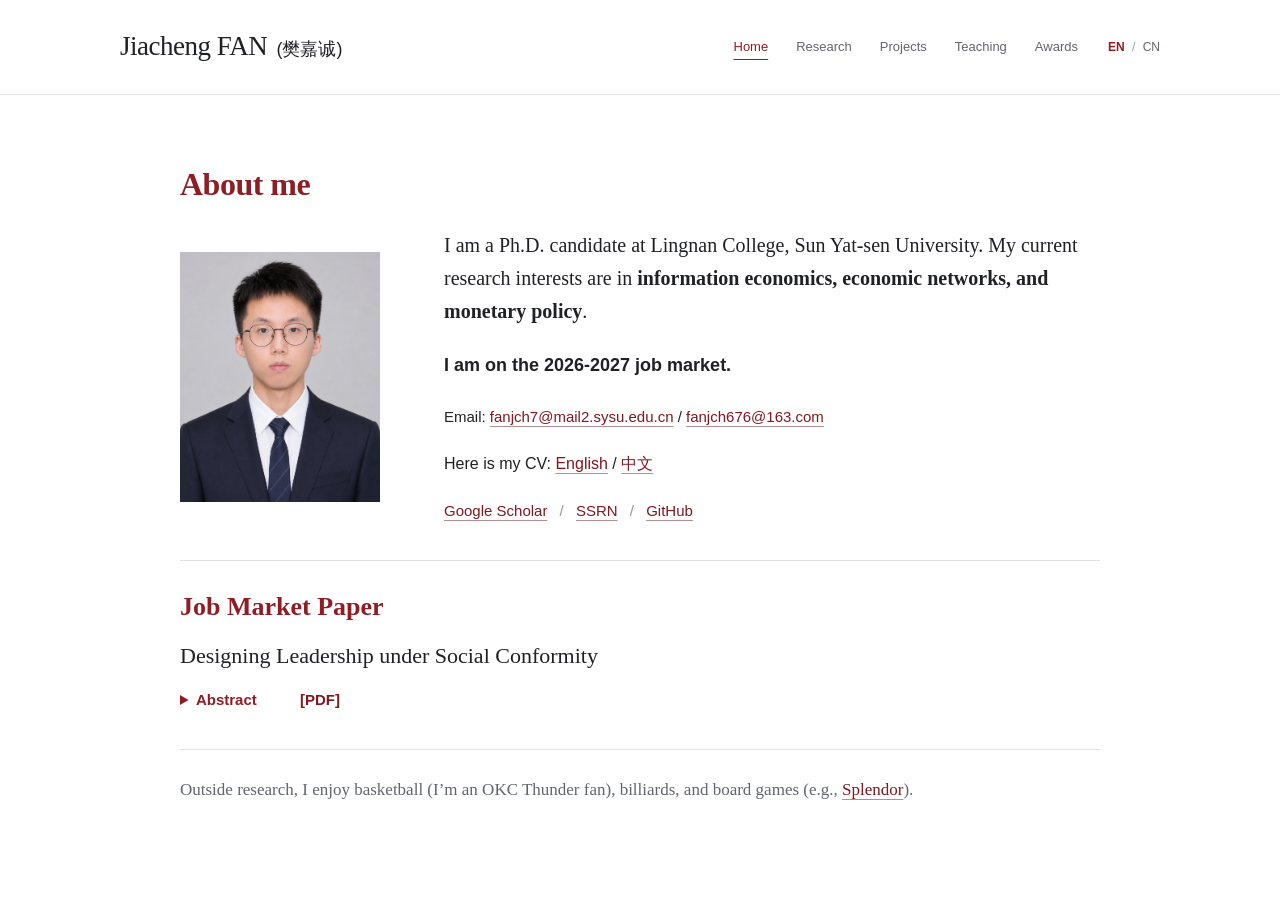
==== index.html @ f53e380f "Refine award spacing, research typography and Chinese summaries" ====
<!doctype html><html lang="en"><head><meta charset="utf-8"><meta name="viewport" content="width=device-width, initial-scale=1"><title>Home | Jiacheng FAN (樊嘉诚)</title><meta name="description" content="Jiacheng Fan, Ph.D. candidate at Lingnan College, Sun Yat-sen University. Research in information economics, economic networks, and monetary policy."><link rel="icon" href="./favicon.svg" type="image/svg+xml"><link rel="stylesheet" href="simple.css?v=8402beedfba4"></head><body>
 <a class="skip" href="#main">Skip to content</a><header><div class="header-inner"><a class="name" href="index.html">Jiacheng FAN <span lang="zh-CN">(樊嘉诚)</span></a><nav aria-label="Main navigation"><a href="index.html" aria-current="page">Home</a><a href="research.html">Research</a><a href="projects.html">Projects</a><a href="teaching.html">Teaching</a><a href="awards.html">Awards</a></nav><div class="language-switch" role="group" aria-label="Language"><a href="index.html" lang="en" hreflang="en" aria-current="true">EN</a><span aria-hidden="true"> / </span><a href="zh.html" lang="zh-CN" hreflang="zh-CN">CN</a></div></div></header><main id="main" class="home">
 <h1>About me</h1><div class="about-layout"><figure class="about-photo"><img src="images/jiacheng-fan.png" alt="Portrait of Jiacheng Fan" width="1086" height="1448" fetchpriority="high"></figure><div class="about-copy"><p class="intro">I am a Ph.D. candidate at Lingnan College, Sun Yat-sen University. My current research interests are in <strong>information economics, economic networks, and monetary policy</strong>.</p><p class="job-market-notice" lang="en"><strong>I am on the 2026-2027 job market.</strong></p><p class="contact">Email: <a href="mailto:fanjch7@mail2.sysu.edu.cn">fanjch7@mail2.sysu.edu.cn</a> / <a href="mailto:fanjch676@163.com">fanjch676@163.com</a></p><p>Here is my CV: <a href="./Fan-CV-en.pdf" target="_blank" rel="noopener noreferrer">English</a> / <a href="./Fan-CV-zh.pdf" target="_blank" rel="noopener noreferrer">中文</a></p><p class="profiles"><a href="https://scholar.google.com/citations?user=5UQqHd4AAAAJ" target="_blank" rel="noopener noreferrer">Google Scholar</a><span class="separator"> / </span><a href="https://papers.ssrn.com/Sol3/Cf_Dev/AbsByAuth.cfm?per_id=5429320" target="_blank" rel="noopener noreferrer">SSRN</a><span class="separator"> / </span><a href="https://github.com/fanjch7" target="_blank" rel="noopener noreferrer">GitHub</a></p></div></div><section class="job-market-paper" aria-labelledby="jmp-heading"><h2 id="jmp-heading" lang="en">Job Market Paper</h2><h3 class="jmp-title" lang="en"><a href="working-papers/designing-leadership-under-social-conformity.pdf?v=345bc8f9136c" target="_blank" rel="noopener noreferrer">Designing Leadership under Social Conformity</a></h3><div class="jmp-tools"><details class="jmp-abstract"><summary lang="en">Abstract</summary><p lang="en">This paper studies the optimal design of leadership in a local-average network game, in which players differ in individual productivity and incur a conformity cost for deviating from their neighbors’ average effort—the social norm. An organizational planner divides players into leaders and followers across two stages to maximize aggregate effort. We first show that despite the presence of strategic complementarities, leadership can either increase or decrease equilibrium effort relative to simultaneous play, depending on whether a leader’s productivity exceeds the social norm. Next, we derive an exact index to identify the optimal single leader and demonstrate that the selected player can differ substantially from the key leader in the local-aggregate model. We then characterize the limiting structure of optimal leader groups as the taste for conformity approaches zero or infinity. An optimal group favors locally productive players under weak conformity, but collapses to the most productive player under strong conformity. We also analyze multi-stage hierarchies and establish that finer sequencing can be suboptimal. Finally, we extend the model to incorporate incomplete information, anti-conformity, and more general preferences and interactions.</p></details><a class="jmp-pdf" href="working-papers/designing-leadership-under-social-conformity.pdf?v=345bc8f9136c" target="_blank" rel="noopener noreferrer" aria-label="Read the Job Market Paper PDF">[PDF]</a></div></section><p class="personal-note">Outside research, I enjoy basketball (I’m an OKC Thunder fan), billiards, and board games (e.g., <a href="https://boardgamearena.com/player?id=99126324" target="_blank" rel="noopener noreferrer">Splendor</a>).</p></main></body></html>
---- simple.css ----
:root{
  color-scheme:light;
  --ink:#202124;
  --muted:#62666b;
  --accent:#8f1d24;
  --link:#7f1820;
  --line:#e3e0de;
  --serif:Georgia,'Times New Roman','Noto Serif CJK SC','Source Han Serif SC','Songti SC',SimSun,serif;
  --sans:'Segoe UI','Helvetica Neue',Arial,'Microsoft YaHei','PingFang SC',sans-serif;
}
*{box-sizing:border-box}
html{scroll-behavior:smooth;scroll-padding-top:28px}
body{margin:0;background:#fff;color:var(--ink);font:16px/1.75 var(--sans);-webkit-font-smoothing:antialiased}
a{color:var(--link);text-decoration-thickness:1px;text-underline-offset:4px;text-decoration-color:#b68d90}
a:hover{color:var(--accent);text-decoration-color:currentColor}
a:focus-visible{outline:2px solid var(--accent);outline-offset:5px}
header{border-bottom:1px solid var(--line)}
.header-inner{max-width:1120px;min-height:94px;margin:auto;padding:22px 40px;display:grid;grid-template-columns:auto 1fr auto;align-items:center;gap:30px}
.name{font:400 27px/1.3 var(--serif);white-space:nowrap;text-decoration:none;color:var(--ink);letter-spacing:-.5px}
.name span{font-size:18px;margin-left:3px;letter-spacing:0}
nav{display:flex;align-items:center;justify-self:end;gap:28px;flex-wrap:wrap}
nav a{font-size:13px;color:var(--muted);text-decoration:none}
nav a[aria-current]{color:var(--accent);text-decoration:underline;text-underline-offset:8px}
.language-switch{white-space:nowrap;font-size:12px;color:#999}
.language-switch a{color:var(--muted);text-decoration:none}
.language-switch a[aria-current]{color:var(--accent);font-weight:600}
.language-switch span{margin:0 4px}
main{width:min(920px,calc(100% - 80px));margin:58px auto 90px}
main.home{margin-top:69px}
h1,h2,h3,p{margin:0}
h1,h2,h3{font-family:var(--serif);font-weight:700}
h1{font-size:36px;line-height:1.25;letter-spacing:-.5px;margin-bottom:34px}
h2{font-size:26px;line-height:1.35;color:var(--accent);margin-bottom:25px}
h3{font-size:20px;line-height:1.5;color:var(--ink)}
p{margin-bottom:20px}
strong{font-weight:600}
.home h1{color:var(--accent);font-size:32px;margin-bottom:25px}
.home .intro{max-width:780px;font:20px/1.8 var(--serif);text-wrap:pretty}
.home .contact{margin-top:32px;font-size:15px}
.contact a{overflow-wrap:anywhere}
.profiles{margin-top:24px;font-size:15px}
.profiles>span:first-child{color:var(--muted)}
.profiles .separator{color:#9a9494;margin:0 8px}
.home .personal-note{max-width:780px;border-top:1px solid var(--line);padding-top:25px;margin-top:35px;font:17px/1.8 var(--serif);color:var(--muted)}
.research section{margin-top:36px;margin-bottom:42px}
.research section+section{border-top:1px solid var(--line);padding-top:33px}
.papers{padding:0 0 0 24px;margin:0}
.paper{padding-left:5px;margin-bottom:29px}
.paper:last-child{margin-bottom:0}
.paper::marker{color:#7a7575;font-size:13px}
.paper p{margin:0}
.paper-title{font:19px/1.55 var(--serif);text-wrap:pretty}
.paper-title a{color:var(--ink);text-decoration-color:#c8c2c2}
.paper-title a:hover{color:var(--accent);text-decoration-color:var(--accent)}
.paper-info{font-size:16px;color:var(--muted);line-height:1.8;padding-top:6px}
.paper-summary{padding-top:8px;font-size:15px;line-height:1.75;color:#555a60;font-weight:400;text-align:justify}
.paper-info strong{font-weight:700;color:#424448}
.paper-info em{color:#45464a;font-style:italic;font-weight:400;text-decoration:none}
.paper-info em:not(.paper-note){color:var(--ink)}
.file-label{font:11px var(--sans);color:var(--muted)}
.research h3{margin:25px 0 21px}
.funding section{margin-top:34px;margin-bottom:39px}
.funding section+section{padding-top:32px;border-top:1px solid var(--line)}
.funding section>p{margin-bottom:7px}
.funding section>p[lang=en]:not(.funding-info),.grants li>p[lang=en]:not(.funding-info){font:19px/1.6 var(--serif)}
.funding-info{font-size:14px;color:var(--muted)}
.grants{list-style:none;padding:0;margin:0}
.grants li{margin-bottom:29px}
.grants p{margin:0}
.grants .funding-info{margin-top:4px}
.project-chinese{color:#555;font:16px/1.85 var(--serif);margin-top:6px!important}
.grants .project-chinese{margin-bottom:8px}
.skip{position:fixed;top:-80px;left:12px;background:#fff;padding:10px;z-index:10}
.skip:focus{top:8px}
@media(max-width:850px){
 .header-inner{grid-template-columns:1fr auto;gap:18px 20px;padding:24px 30px}
 .header-inner nav{grid-column:1/-1;grid-row:2;justify-self:start}
 .language-switch{grid-column:2;grid-row:1}
 main{width:calc(100% - 60px);margin-top:43px}
 main.home{margin-top:47px}
}
@media(max-width:480px){
 body{font-size:15px}
 .header-inner{padding:22px;gap:17px 12px}
 .name{font-size:23px}.name span{font-size:15px;margin-left:1px}
 nav{gap:23px}nav a{font-size:12px}
 .language-switch{font-size:11px}.language-switch span{margin:0 2px}
 main{width:calc(100% - 44px);margin:36px auto 58px}
 main.home{margin-top:41px}
 h1{font-size:31px;margin-bottom:28px}h2{font-size:24px}
 .home h1{font-size:29px}.home .intro{font-size:19px;line-height:1.75}
 .home .contact{font-size:14px;margin-top:28px}
 .home .personal-note{font-size:16px;margin-top:29px;padding-top:22px}
 .paper-title{font-size:18px}.paper-info{font-size:15px}.paper-summary{font-size:14px}
 .papers{padding-left:20px}.paper{padding-left:3px;margin-bottom:26px}
 .research section{margin-top:31px;margin-bottom:34px}
 .research section+section{padding-top:28px}
 .funding-info{font-size:13px}
}
@media(max-width:360px){.name{font-size:20px;letter-spacing:-.4px}.name span{font-size:13px}}
@media(prefers-reduced-motion:reduce){html{scroll-behavior:auto}}
@media print{header,.skip{display:none}main,main.home{width:100%;margin:0;padding:0}.paper,.grants li{break-inside:avoid}a{color:inherit}}
/* Chinese text uses a lighter sans-serif companion to the English serif. */
.name span{font-family:var(--sans);font-weight:400}
html[lang=zh-CN] h1,html[lang=zh-CN] h2,html[lang=zh-CN] h3,#chinese-research h2,#chinese-research h3{font-family:var(--sans);font-weight:700}
html[lang=zh-CN] .home .intro{font-family:var(--sans);font-size:18px}
html[lang=zh-CN] .home .personal-note{font-family:var(--sans);font-size:15px}
#chinese-research .paper-title{font-family:var(--serif);line-height:1.7}
.project-chinese{font-family:var(--sans);font-size:16px;line-height:1.85}

.paper-resources{white-space:nowrap;margin-left:.3em}
.paper-resources a{color:var(--accent);font-weight:700;text-decoration:none;margin-right:.35em}
.paper-resources a:hover{text-decoration:underline}
.paper-note{font-style:italic}

/* Keep Chinese paper titles regular; section headings remain bold. */
#chinese-research .paper-title,#chinese-research .paper-title a{font-family:var(--sans);font-weight:400;font-synthesis:none}

/* Awards: bilingual columns in English, Chinese-only entries in Chinese. */
.award-keep-together{white-space:nowrap}
.awards-list{list-style:none;margin:0;padding:0;font-size:16px;line-height:1.75}
.awards-list li{display:grid;grid-template-columns:120px minmax(0,1fr) minmax(0,1.1fr);gap:14px 40px;padding:25px 0;border-bottom:1px solid var(--line)}
.awards-list li:first-child{padding-top:0}
.awards-list li:last-child{border-bottom:0}
.award-years{color:var(--muted);font-size:13px;letter-spacing:-.15px;font-variant-numeric:tabular-nums}
.award-chinese{color:#555a60}
.awards-list-zh li{grid-template-columns:120px minmax(0,1fr)}
@media(max-width:850px){
 .awards-list li{grid-template-columns:120px minmax(0,1fr);gap:7px 14px}
 .awards-list .award-chinese{grid-column:2}
}
@media(max-width:480px){
 .awards-list{font-size:15px}
 .awards-list li{grid-template-columns:120px minmax(0,1fr);column-gap:12px;padding:21px 0}
 .award-years{font-size:13px}
}
html[lang=zh-CN] .funding .project-chinese{font-size:18px}

/* Job market paper: native, keyboard-accessible abstract disclosure. */
.job-market-notice{margin:22px 0 0;font-size:18px}
.job-market-notice strong{font-weight:700}
.about-layout{display:grid;grid-template-columns:200px minmax(0,1fr);gap:64px;align-items:center}
.about-photo{width:200px;height:250px;margin:0;overflow:hidden}
.about-photo img{display:block;width:100%;height:100%;object-fit:cover;object-position:50% 30%;transform:translateX(-1.5%) scale(1.1)}
.about-copy{min-width:0}
.about-copy .intro{max-width:none;line-height:1.65}
.about-copy .contact{margin-top:22px}
.about-copy .profiles{margin-top:20px;margin-bottom:0}
.home .personal-note{max-width:none}
.job-market-paper{margin-top:36px;padding-top:28px;border-top:1px solid var(--line)}
.job-market-paper h2{margin-bottom:15px}
.job-market-paper .jmp-title{font:22px/1.5 var(--serif);margin-bottom:14px}
.jmp-title a{color:var(--ink);text-decoration:none}
.jmp-title a:hover{color:var(--accent);text-decoration:underline}
.jmp-tools{position:relative;font-size:15px}
.jmp-abstract summary{width:max-content;cursor:pointer;color:var(--accent);font-weight:600;line-height:28px}
.jmp-abstract summary:focus-visible{outline:2px solid var(--accent);outline-offset:4px}
.jmp-abstract p{margin:16px 0 0;color:#555a60;font:15px/1.85 var(--sans);text-align:justify}
.jmp-pdf{position:absolute;left:120px;top:0;font-weight:700;line-height:28px;text-decoration:none}
.jmp-pdf:hover{text-decoration:underline}
.teaching-list{margin:0;padding-left:24px}
.teaching-list li{padding-left:5px;margin:0 0 30px}
.teaching-list li::marker{color:var(--muted);font-size:14px}
.teaching-list h3{font-size:20px;font-weight:400;margin-bottom:7px}
.teaching-meta{font-size:15px;color:var(--muted);margin:0;line-height:1.85}
html[lang=zh-CN] .job-market-paper h2{font-family:var(--serif)}
html[lang=zh-CN] .teaching-list h3{font-weight:400;font-size:19px}
@media(max-width:650px){
 .about-layout{grid-template-columns:1fr;gap:25px}
 .about-photo{width:160px;height:200px;margin:0 auto}
}
@media(max-width:480px){
 nav{gap:16px}
 .job-market-notice{font-size:16px}
 .job-market-paper{margin-top:29px;padding-top:24px}
 .job-market-paper .jmp-title{font-size:20px}
 .jmp-abstract p{font-size:14px}
 .teaching-list h3{font-size:19px}
 .teaching-meta{font-size:14px}
}
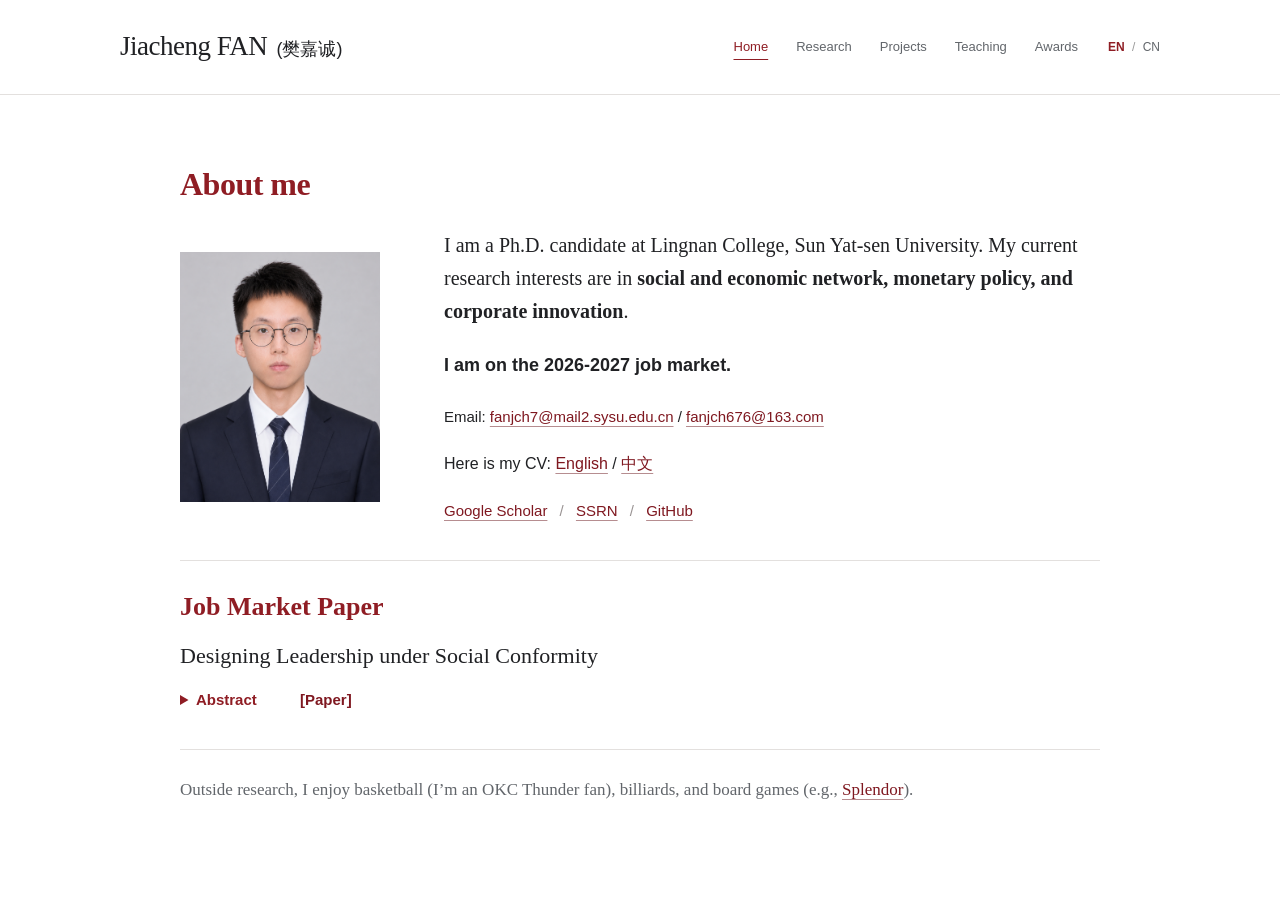
==== commit d706aea4: "Separate English and Chinese content and add research attachments" ====
--- a/index.html
+++ b/index.html
@@ -1,3 +1,3 @@
-<!doctype html><html lang="en"><head><meta charset="utf-8"><meta name="viewport" content="width=device-width, initial-scale=1"><title>Home | Jiacheng FAN (樊嘉诚)</title><meta name="description" content="Jiacheng Fan, Ph.D. candidate at Lingnan College, Sun Yat-sen University. Research in information economics, economic networks, and monetary policy."><link rel="icon" href="./favicon.svg" type="image/svg+xml"><link rel="stylesheet" href="simple.css?v=8402beedfba4"></head><body>
+<!doctype html><html lang="en"><head><meta charset="utf-8"><meta name="viewport" content="width=device-width, initial-scale=1"><title>Home | Jiacheng FAN (樊嘉诚)</title><meta name="description" content="Jiacheng Fan, Ph.D. candidate at Lingnan College, Sun Yat-sen University. Research in social and economic network, monetary policy, and corporate innovation."><link rel="icon" href="./favicon.svg" type="image/svg+xml"><link rel="stylesheet" href="simple.css?v=0cc620d7de5a"></head><body>
  <a class="skip" href="#main">Skip to content</a><header><div class="header-inner"><a class="name" href="index.html">Jiacheng FAN <span lang="zh-CN">(樊嘉诚)</span></a><nav aria-label="Main navigation"><a href="index.html" aria-current="page">Home</a><a href="research.html">Research</a><a href="projects.html">Projects</a><a href="teaching.html">Teaching</a><a href="awards.html">Awards</a></nav><div class="language-switch" role="group" aria-label="Language"><a href="index.html" lang="en" hreflang="en" aria-current="true">EN</a><span aria-hidden="true"> / </span><a href="zh.html" lang="zh-CN" hreflang="zh-CN">CN</a></div></div></header><main id="main" class="home">
- <h1>About me</h1><div class="about-layout"><figure class="about-photo"><img src="images/jiacheng-fan.png" alt="Portrait of Jiacheng Fan" width="1086" height="1448" fetchpriority="high"></figure><div class="about-copy"><p class="intro">I am a Ph.D. candidate at Lingnan College, Sun Yat-sen University. My current research interests are in <strong>information economics, economic networks, and monetary policy</strong>.</p><p class="job-market-notice" lang="en"><strong>I am on the 2026-2027 job market.</strong></p><p class="contact">Email: <a href="mailto:fanjch7@mail2.sysu.edu.cn">fanjch7@mail2.sysu.edu.cn</a> / <a href="mailto:fanjch676@163.com">fanjch676@163.com</a></p><p>Here is my CV: <a href="./Fan-CV-en.pdf" target="_blank" rel="noopener noreferrer">English</a> / <a href="./Fan-CV-zh.pdf" target="_blank" rel="noopener noreferrer">中文</a></p><p class="profiles"><a href="https://scholar.google.com/citations?user=5UQqHd4AAAAJ" target="_blank" rel="noopener noreferrer">Google Scholar</a><span class="separator"> / </span><a href="https://papers.ssrn.com/Sol3/Cf_Dev/AbsByAuth.cfm?per_id=5429320" target="_blank" rel="noopener noreferrer">SSRN</a><span class="separator"> / </span><a href="https://github.com/fanjch7" target="_blank" rel="noopener noreferrer">GitHub</a></p></div></div><section class="job-market-paper" aria-labelledby="jmp-heading"><h2 id="jmp-heading" lang="en">Job Market Paper</h2><h3 class="jmp-title" lang="en"><a href="working-papers/designing-leadership-under-social-conformity.pdf?v=345bc8f9136c" target="_blank" rel="noopener noreferrer">Designing Leadership under Social Conformity</a></h3><div class="jmp-tools"><details class="jmp-abstract"><summary lang="en">Abstract</summary><p lang="en">This paper studies the optimal design of leadership in a local-average network game, in which players differ in individual productivity and incur a conformity cost for deviating from their neighbors’ average effort—the social norm. An organizational planner divides players into leaders and followers across two stages to maximize aggregate effort. We first show that despite the presence of strategic complementarities, leadership can either increase or decrease equilibrium effort relative to simultaneous play, depending on whether a leader’s productivity exceeds the social norm. Next, we derive an exact index to identify the optimal single leader and demonstrate that the selected player can differ substantially from the key leader in the local-aggregate model. We then characterize the limiting structure of optimal leader groups as the taste for conformity approaches zero or infinity. An optimal group favors locally productive players under weak conformity, but collapses to the most productive player under strong conformity. We also analyze multi-stage hierarchies and establish that finer sequencing can be suboptimal. Finally, we extend the model to incorporate incomplete information, anti-conformity, and more general preferences and interactions.</p></details><a class="jmp-pdf" href="working-papers/designing-leadership-under-social-conformity.pdf?v=345bc8f9136c" target="_blank" rel="noopener noreferrer" aria-label="Read the Job Market Paper PDF">[PDF]</a></div></section><p class="personal-note">Outside research, I enjoy basketball (I’m an OKC Thunder fan), billiards, and board games (e.g., <a href="https://boardgamearena.com/player?id=99126324" target="_blank" rel="noopener noreferrer">Splendor</a>).</p></main></body></html>
+ <h1>About me</h1><div class="about-layout"><figure class="about-photo"><img src="images/jiacheng-fan.png" alt="Portrait of Jiacheng Fan" width="1086" height="1448" fetchpriority="high"></figure><div class="about-copy"><p class="intro">I am a Ph.D. candidate at Lingnan College, Sun Yat-sen University. My current research interests are in <strong>social and economic network, monetary policy, and corporate innovation</strong>.</p><p class="job-market-notice" lang="en"><strong>I am on the 2026-2027 job market.</strong></p><p class="contact">Email: <a href="mailto:fanjch7@mail2.sysu.edu.cn">fanjch7@mail2.sysu.edu.cn</a> / <a href="mailto:fanjch676@163.com">fanjch676@163.com</a></p><p>Here is my CV: <a href="./Fan-CV-en.pdf" target="_blank" rel="noopener noreferrer">English</a> / <a href="./Fan-CV-zh.pdf" target="_blank" rel="noopener noreferrer">中文</a></p><p class="profiles"><a href="https://scholar.google.com/citations?user=5UQqHd4AAAAJ" target="_blank" rel="noopener noreferrer">Google Scholar</a><span class="separator"> / </span><a href="https://papers.ssrn.com/Sol3/Cf_Dev/AbsByAuth.cfm?per_id=5429320" target="_blank" rel="noopener noreferrer">SSRN</a><span class="separator"> / </span><a href="https://github.com/fanjch7" target="_blank" rel="noopener noreferrer">GitHub</a></p></div></div><section class="job-market-paper" aria-labelledby="jmp-heading"><h2 id="jmp-heading" lang="en">Job Market Paper</h2><h3 class="jmp-title" lang="en"><a href="working-papers/designing-leadership-under-social-conformity.pdf?v=345bc8f9136c" target="_blank" rel="noopener noreferrer">Designing Leadership under Social Conformity</a></h3><div class="jmp-tools"><details class="jmp-abstract"><summary lang="en">Abstract</summary><p lang="en">This paper studies the optimal design of leadership in a local-average network game, in which players differ in individual productivity and incur a conformity cost for deviating from their neighbors’ average effort—the social norm. An organizational planner divides players into leaders and followers across two stages to maximize aggregate effort. We first show that despite the presence of strategic complementarities, leadership can either increase or decrease equilibrium effort relative to simultaneous play, depending on whether a leader’s productivity exceeds the social norm. Next, we derive an exact index to identify the optimal single leader and demonstrate that the selected player can differ substantially from the key leader in the local-aggregate model. We then characterize the limiting structure of optimal leader groups as the taste for conformity approaches zero or infinity. An optimal group favors locally productive players under weak conformity, but collapses to the most productive player under strong conformity. We also analyze multi-stage hierarchies and establish that finer sequencing can be suboptimal. Finally, we extend the model to incorporate incomplete information, anti-conformity, and more general preferences and interactions.</p></details><a class="jmp-pdf" href="working-papers/designing-leadership-under-social-conformity.pdf?v=345bc8f9136c" target="_blank" rel="noopener noreferrer" aria-label="Read the Job Market Paper PDF">[Paper]</a></div></section><p class="personal-note">Outside research, I enjoy basketball (I’m an OKC Thunder fan), billiards, and board games (e.g., <a href="https://boardgamearena.com/player?id=99126324" target="_blank" rel="noopener noreferrer">Splendor</a>).</p></main></body></html>
--- a/simple.css
+++ b/simple.css
@@ -102,10 +102,10 @@
 @media print{header,.skip{display:none}main,main.home{width:100%;margin:0;padding:0}.paper,.grants li{break-inside:avoid}a{color:inherit}}
 /* Chinese text uses a lighter sans-serif companion to the English serif. */
 .name span{font-family:var(--sans);font-weight:400}
-html[lang=zh-CN] h1,html[lang=zh-CN] h2,html[lang=zh-CN] h3,#chinese-research h2,#chinese-research h3{font-family:var(--sans);font-weight:700}
+html[lang=zh-CN] h1,html[lang=zh-CN] h2,html[lang=zh-CN] h3,#chinese-research[lang=zh-CN] h2,#chinese-research[lang=zh-CN] h3{font-family:var(--sans);font-weight:700}
 html[lang=zh-CN] .home .intro{font-family:var(--sans);font-size:18px}
 html[lang=zh-CN] .home .personal-note{font-family:var(--sans);font-size:15px}
-#chinese-research .paper-title{font-family:var(--serif);line-height:1.7}
+#chinese-research[lang=zh-CN] .paper-title{font-family:var(--serif);line-height:1.7}
 .project-chinese{font-family:var(--sans);font-size:16px;line-height:1.85}
 
 .paper-resources{white-space:nowrap;margin-left:.3em}
@@ -114,7 +114,7 @@
 .paper-note{font-style:italic}
 
 /* Keep Chinese paper titles regular; section headings remain bold. */
-#chinese-research .paper-title,#chinese-research .paper-title a{font-family:var(--sans);font-weight:400;font-synthesis:none}
+#chinese-research[lang=zh-CN] .paper-title,#chinese-research[lang=zh-CN] .paper-title a{font-family:var(--sans);font-weight:400;font-synthesis:none}
 
 /* Awards: bilingual columns in English, Chinese-only entries in Chinese. */
 .award-keep-together{white-space:nowrap}
@@ -124,7 +124,7 @@
 .awards-list li:last-child{border-bottom:0}
 .award-years{color:var(--muted);font-size:13px;letter-spacing:-.15px;font-variant-numeric:tabular-nums}
 .award-chinese{color:#555a60}
-.awards-list-zh li{grid-template-columns:120px minmax(0,1fr)}
+.awards-list-single li{grid-template-columns:120px minmax(0,1fr)}
 @media(max-width:850px){
  .awards-list li{grid-template-columns:120px minmax(0,1fr);gap:7px 14px}
  .awards-list .award-chinese{grid-column:2}
@@ -155,7 +155,7 @@
 .jmp-tools{position:relative;font-size:15px}
 .jmp-abstract summary{width:max-content;cursor:pointer;color:var(--accent);font-weight:600;line-height:28px}
 .jmp-abstract summary:focus-visible{outline:2px solid var(--accent);outline-offset:4px}
-.jmp-abstract p{margin:16px 0 0;color:#555a60;font:15px/1.85 var(--sans);text-align:justify}
+.jmp-abstract p{margin:16px 0 0;padding:18px 22px;background:#f3f4f5;border-radius:4px;color:#555a60;font:15px/1.85 var(--sans);text-align:justify}
 .jmp-pdf{position:absolute;left:120px;top:0;font-weight:700;line-height:28px;text-decoration:none}
 .jmp-pdf:hover{text-decoration:underline}
 .teaching-list{margin:0;padding-left:24px}
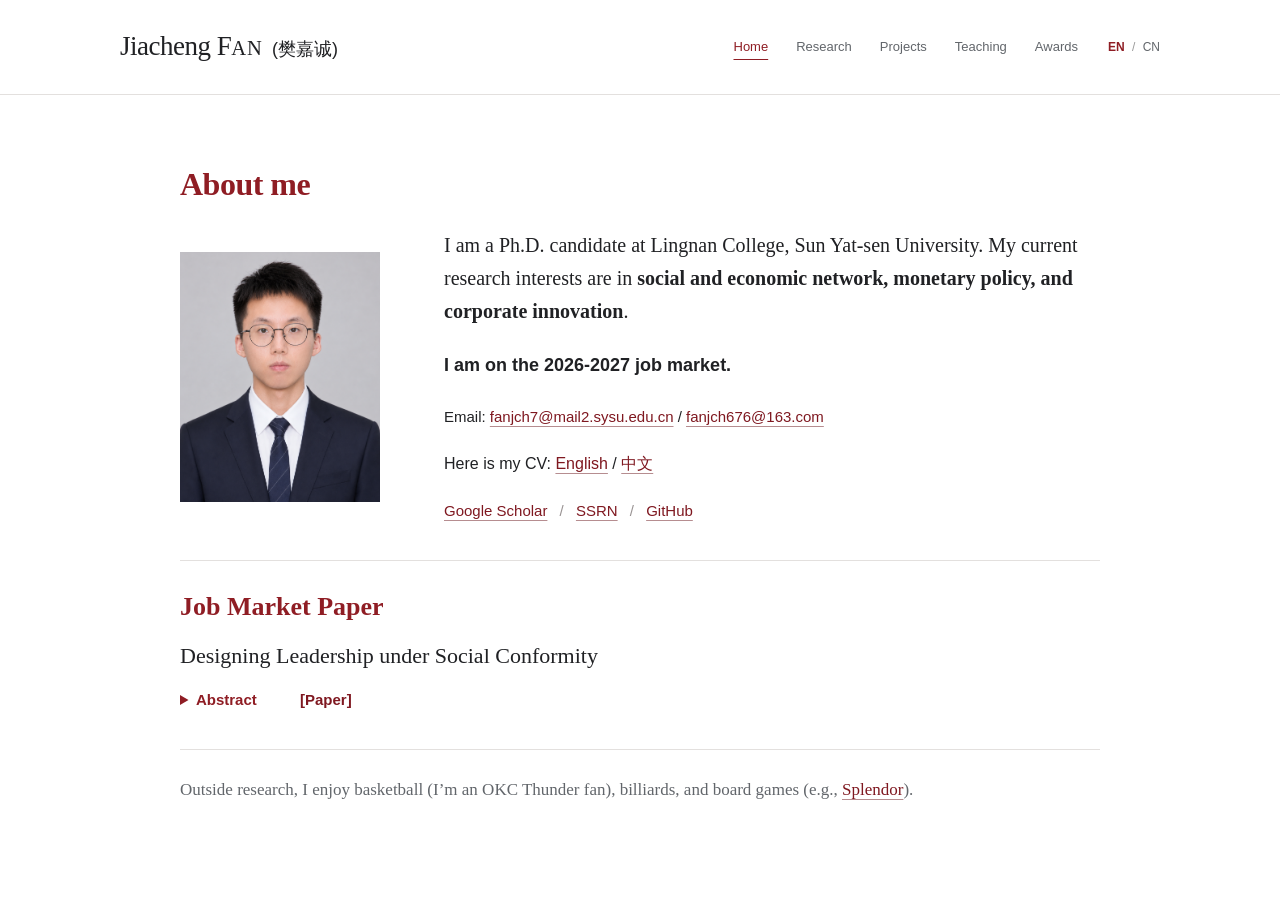
==== commit 0e053a72: "Publish updated CVs, expand bilingual research grants and refine nameplate" ====
--- a/index.html
+++ b/index.html
@@ -1,3 +1,3 @@
-<!doctype html><html lang="en"><head><meta charset="utf-8"><meta name="viewport" content="width=device-width, initial-scale=1"><title>Home | Jiacheng FAN (樊嘉诚)</title><meta name="description" content="Jiacheng Fan, Ph.D. candidate at Lingnan College, Sun Yat-sen University. Research in social and economic network, monetary policy, and corporate innovation."><link rel="icon" href="./favicon.svg" type="image/svg+xml"><link rel="stylesheet" href="simple.css?v=0cc620d7de5a"></head><body>
- <a class="skip" href="#main">Skip to content</a><header><div class="header-inner"><a class="name" href="index.html">Jiacheng FAN <span lang="zh-CN">(樊嘉诚)</span></a><nav aria-label="Main navigation"><a href="index.html" aria-current="page">Home</a><a href="research.html">Research</a><a href="projects.html">Projects</a><a href="teaching.html">Teaching</a><a href="awards.html">Awards</a></nav><div class="language-switch" role="group" aria-label="Language"><a href="index.html" lang="en" hreflang="en" aria-current="true">EN</a><span aria-hidden="true"> / </span><a href="zh.html" lang="zh-CN" hreflang="zh-CN">CN</a></div></div></header><main id="main" class="home">
- <h1>About me</h1><div class="about-layout"><figure class="about-photo"><img src="images/jiacheng-fan.png" alt="Portrait of Jiacheng Fan" width="1086" height="1448" fetchpriority="high"></figure><div class="about-copy"><p class="intro">I am a Ph.D. candidate at Lingnan College, Sun Yat-sen University. My current research interests are in <strong>social and economic network, monetary policy, and corporate innovation</strong>.</p><p class="job-market-notice" lang="en"><strong>I am on the 2026-2027 job market.</strong></p><p class="contact">Email: <a href="mailto:fanjch7@mail2.sysu.edu.cn">fanjch7@mail2.sysu.edu.cn</a> / <a href="mailto:fanjch676@163.com">fanjch676@163.com</a></p><p>Here is my CV: <a href="./Fan-CV-en.pdf" target="_blank" rel="noopener noreferrer">English</a> / <a href="./Fan-CV-zh.pdf" target="_blank" rel="noopener noreferrer">中文</a></p><p class="profiles"><a href="https://scholar.google.com/citations?user=5UQqHd4AAAAJ" target="_blank" rel="noopener noreferrer">Google Scholar</a><span class="separator"> / </span><a href="https://papers.ssrn.com/Sol3/Cf_Dev/AbsByAuth.cfm?per_id=5429320" target="_blank" rel="noopener noreferrer">SSRN</a><span class="separator"> / </span><a href="https://github.com/fanjch7" target="_blank" rel="noopener noreferrer">GitHub</a></p></div></div><section class="job-market-paper" aria-labelledby="jmp-heading"><h2 id="jmp-heading" lang="en">Job Market Paper</h2><h3 class="jmp-title" lang="en"><a href="working-papers/designing-leadership-under-social-conformity.pdf?v=345bc8f9136c" target="_blank" rel="noopener noreferrer">Designing Leadership under Social Conformity</a></h3><div class="jmp-tools"><details class="jmp-abstract"><summary lang="en">Abstract</summary><p lang="en">This paper studies the optimal design of leadership in a local-average network game, in which players differ in individual productivity and incur a conformity cost for deviating from their neighbors’ average effort—the social norm. An organizational planner divides players into leaders and followers across two stages to maximize aggregate effort. We first show that despite the presence of strategic complementarities, leadership can either increase or decrease equilibrium effort relative to simultaneous play, depending on whether a leader’s productivity exceeds the social norm. Next, we derive an exact index to identify the optimal single leader and demonstrate that the selected player can differ substantially from the key leader in the local-aggregate model. We then characterize the limiting structure of optimal leader groups as the taste for conformity approaches zero or infinity. An optimal group favors locally productive players under weak conformity, but collapses to the most productive player under strong conformity. We also analyze multi-stage hierarchies and establish that finer sequencing can be suboptimal. Finally, we extend the model to incorporate incomplete information, anti-conformity, and more general preferences and interactions.</p></details><a class="jmp-pdf" href="working-papers/designing-leadership-under-social-conformity.pdf?v=345bc8f9136c" target="_blank" rel="noopener noreferrer" aria-label="Read the Job Market Paper PDF">[Paper]</a></div></section><p class="personal-note">Outside research, I enjoy basketball (I’m an OKC Thunder fan), billiards, and board games (e.g., <a href="https://boardgamearena.com/player?id=99126324" target="_blank" rel="noopener noreferrer">Splendor</a>).</p></main></body></html>
+<!doctype html><html lang="en"><head><meta charset="utf-8"><meta name="viewport" content="width=device-width, initial-scale=1"><title>Home | Jiacheng FAN (樊嘉诚)</title><meta name="description" content="Jiacheng Fan, Ph.D. candidate at Lingnan College, Sun Yat-sen University. Research in social and economic network, monetary policy, and corporate innovation."><link rel="icon" href="./favicon.svg" type="image/svg+xml"><link rel="stylesheet" href="simple.css?v=a15199f9fa75"></head><body>
+ <a class="skip" href="#main">Skip to content</a><header><div class="header-inner"><a class="name" href="index.html">Jiacheng F<span class="surname-small">AN</span> <span lang="zh-CN">(樊嘉诚)</span></a><nav aria-label="Main navigation"><a href="index.html" aria-current="page">Home</a><a href="research.html">Research</a><a href="projects.html">Projects</a><a href="teaching.html">Teaching</a><a href="awards.html">Awards</a></nav><div class="language-switch" role="group" aria-label="Language"><a href="index.html" lang="en" hreflang="en" aria-current="true">EN</a><span aria-hidden="true"> / </span><a href="zh.html" lang="zh-CN" hreflang="zh-CN">CN</a></div></div></header><main id="main" class="home">
+ <h1>About me</h1><div class="about-layout"><figure class="about-photo"><img src="images/jiacheng-fan.png" alt="Portrait of Jiacheng Fan" width="1086" height="1448" fetchpriority="high"></figure><div class="about-copy"><p class="intro">I am a Ph.D. candidate at Lingnan College, Sun Yat-sen University. My current research interests are in <strong>social and economic network, monetary policy, and corporate innovation</strong>.</p><p class="job-market-notice" lang="en"><strong>I am on the 2026-2027 job market.</strong></p><p class="contact">Email: <a href="mailto:fanjch7@mail2.sysu.edu.cn">fanjch7@mail2.sysu.edu.cn</a> / <a href="mailto:fanjch676@163.com">fanjch676@163.com</a></p><p>Here is my CV: <a href="./Fan-CV-en.pdf?v=9220dc4c21cf" target="_blank" rel="noopener noreferrer">English</a> / <a href="./Fan-CV-zh.pdf?v=8c8c7246260c" target="_blank" rel="noopener noreferrer">中文</a></p><p class="profiles"><a href="https://scholar.google.com/citations?user=5UQqHd4AAAAJ" target="_blank" rel="noopener noreferrer">Google Scholar</a><span class="separator"> / </span><a href="https://papers.ssrn.com/Sol3/Cf_Dev/AbsByAuth.cfm?per_id=5429320" target="_blank" rel="noopener noreferrer">SSRN</a><span class="separator"> / </span><a href="https://github.com/fanjch7" target="_blank" rel="noopener noreferrer">GitHub</a></p></div></div><section class="job-market-paper" aria-labelledby="jmp-heading"><h2 id="jmp-heading" lang="en">Job Market Paper</h2><h3 class="jmp-title" lang="en"><a href="https://papers.ssrn.com/sol3/papers.cfm?abstract_id=7681807" target="_blank" rel="noopener noreferrer">Designing Leadership under Social Conformity</a></h3><div class="jmp-tools"><details class="jmp-abstract"><summary lang="en">Abstract</summary><p lang="en">This paper studies the optimal design of leadership in a local-average network game, in which players differ in individual productivity and incur a conformity cost for deviating from their neighbors&#39; average effort—the social norm. An organizational planner divides players into leaders and followers across two sequential stages to maximize aggregate effort. We first show that despite the presence of strategic complementarities, leadership can either increase or decrease equilibrium effort relative to simultaneous play, depending on whether a leader&#39;s productivity exceeds the social norm. Next, we derive an exact index to identify the optimal single leader, and demonstrate that the selected player can differ substantially from the key leader in the local-aggregate model. We then characterize the limiting structure of optimal leader groups as the taste for conformity approaches zero or infinity. An optimal group favors locally productive players under weak conformity, but collapses to the most productive player in the network under strong conformity. We also analyze multi-stage hierarchies and establish that finer sequencing can be suboptimal. Finally, we extend the model to incorporate incomplete information, anti-conformity, and more general preferences and interactions.</p></details><a class="jmp-pdf" href="working-papers/designing-leadership-under-social-conformity.pdf?v=822d93d01e8b" target="_blank" rel="noopener noreferrer" aria-label="Read the Job Market Paper PDF">[Paper]</a></div></section><p class="personal-note">Outside research, I enjoy basketball (I’m an OKC Thunder fan), billiards, and board games (e.g., <a href="https://boardgamearena.com/player?id=99126324" target="_blank" rel="noopener noreferrer">Splendor</a>).</p></main></body></html>
--- a/simple.css
+++ b/simple.css
@@ -155,7 +155,7 @@
 .jmp-tools{position:relative;font-size:15px}
 .jmp-abstract summary{width:max-content;cursor:pointer;color:var(--accent);font-weight:600;line-height:28px}
 .jmp-abstract summary:focus-visible{outline:2px solid var(--accent);outline-offset:4px}
-.jmp-abstract p{margin:16px 0 0;padding:18px 22px;background:#f3f4f5;border-radius:4px;color:#555a60;font:15px/1.85 var(--sans);text-align:justify}
+.jmp-abstract p{margin:16px -20px 0;padding:18px 20px;background:#f3f4f5;border-radius:4px;color:#555a60;font:15px/1.85 var(--sans);text-align:justify;text-wrap:pretty;hyphens:auto}
 .jmp-pdf{position:absolute;left:120px;top:0;font-weight:700;line-height:28px;text-decoration:none}
 .jmp-pdf:hover{text-decoration:underline}
 .teaching-list{margin:0;padding-left:24px}
@@ -174,7 +174,9 @@
  .job-market-notice{font-size:16px}
  .job-market-paper{margin-top:29px;padding-top:24px}
  .job-market-paper .jmp-title{font-size:20px}
- .jmp-abstract p{font-size:14px}
+ .jmp-abstract p{font-size:14px;margin-inline:0;padding:16px}
  .teaching-list h3{font-size:19px}
  .teaching-meta{font-size:14px}
 }
+
+.name .surname-small{font:inherit;font-size:.76em;letter-spacing:.045em;margin:0}
